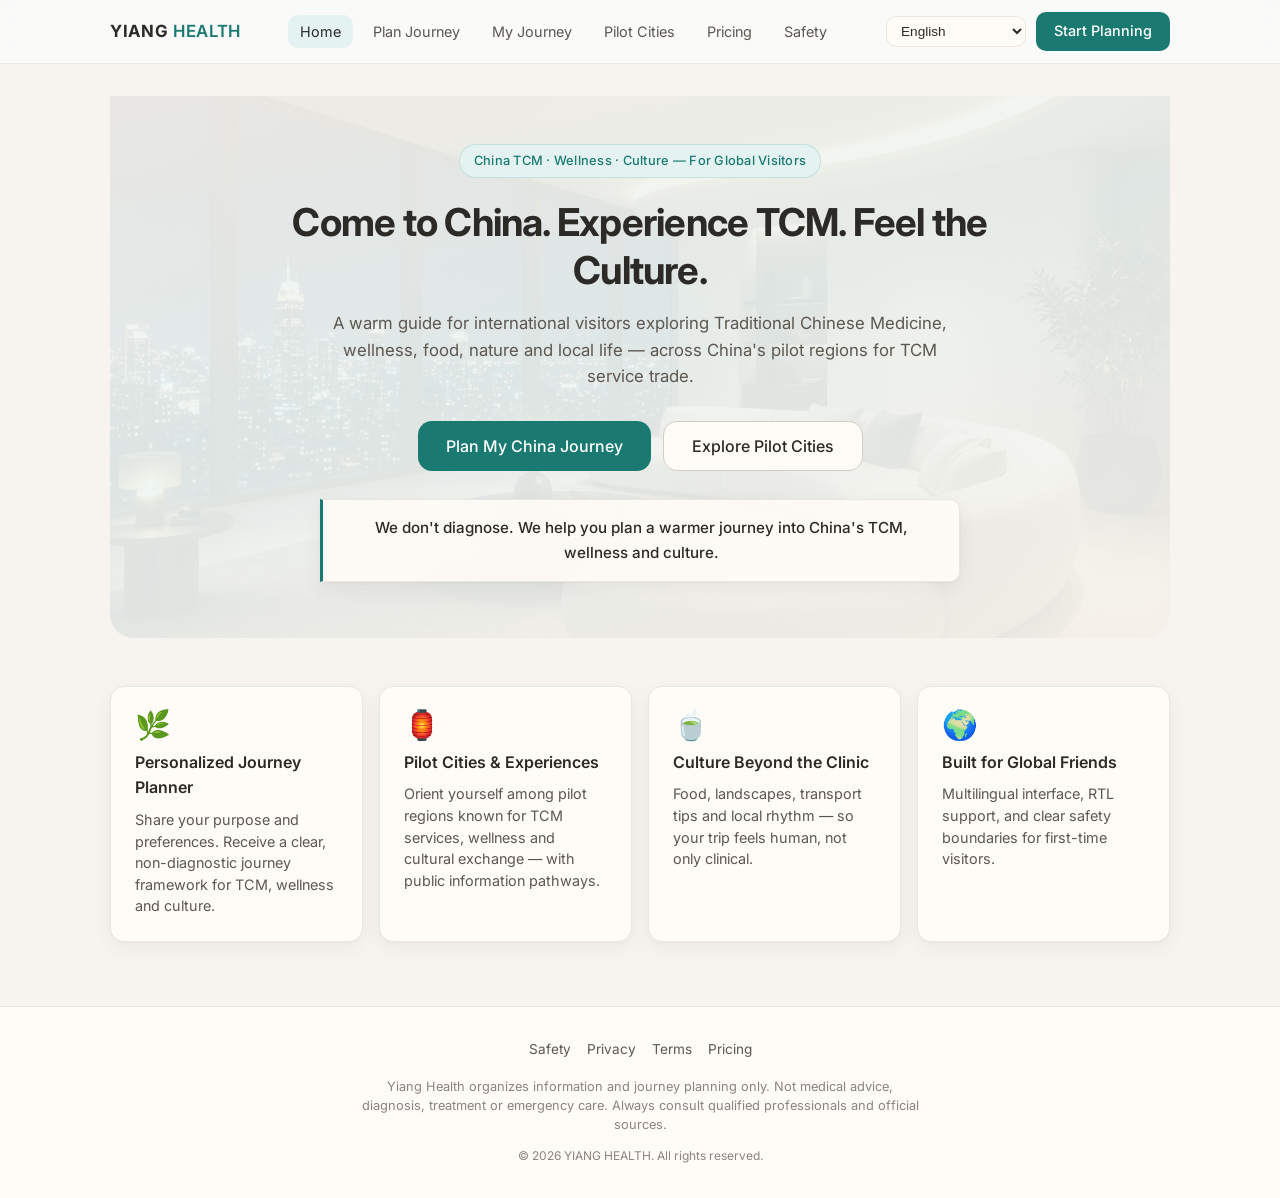
==== health/index.html @ cd95a52f "Integrate Yiang Health into main website" ====
<!DOCTYPE html>
<html lang="en">
<head>
  <meta charset="UTF-8">
  <meta name="viewport" content="width=device-width, initial-scale=1, viewport-fit=cover">
  <meta name="description" content="Yiang Health — Plan your China TCM, wellness and culture journey. Warm guidance for global visitors to pilot regions. Not medical advice.">
  <meta name="keywords" content="wellness, health, lifestyle, sleep, stress management, fitness, nutrition, recovery, personalized wellness, global health">
  <meta name="theme-color" content="#1a7a72">
  <meta property="og:type" content="website">
  <meta property="og:title" content="Yiang Health — China TCM · Wellness · Culture">
  <meta property="og:description" content="A warm guide for international visitors exploring TCM, wellness, food, nature and culture across China pilot regions.">
  <meta property="og:site_name" content="Yiang Health">
  <meta name="twitter:card" content="summary_large_image">
  <meta name="twitter:title" content="Yiang Health — China TCM · Wellness · Culture">
  <meta name="twitter:description" content="Personalized wellness plans for sleep, stress, fitness, nutrition and recovery.">
  <title>Yiang Health — China TCM, Wellness & Culture for Global Visitors</title>
  <link rel="manifest" href="manifest.json">
  <link rel="canonical" href="https://yiang1905.github.io/Yiang-Health/">
  <link rel="stylesheet" href="style.css">
  <link rel="preconnect" href="https://fonts.googleapis.com">
  <link rel="preconnect" href="https://fonts.gstatic.com" crossorigin>
  <link href="https://fonts.googleapis.com/css2?family=Inter:wght@400;500;600;700&display=swap" rel="stylesheet">
</head>
<body>
  <header class="site-header">
    <div class="header-inner">
      <a href="index.html" class="logo">YIANG <span>HEALTH</span></a>
      <button class="nav-toggle" aria-label="Menu" type="button">
        <span></span><span></span><span></span>
      </button>
      <ul class="nav-links">
        <li><a href="index.html" data-i18n="nav_home">Home</a></li>
        <li><a href="planner.html" data-i18n="nav_planner">Planner</a></li>
        <li><a href="dashboard.html" data-i18n="nav_dashboard">My Plan</a></li>
        <li><a href="destinations.html" data-i18n="nav_destinations">Destinations</a></li>
        <li><a href="pricing.html" data-i18n="nav_pricing">Pricing</a></li>
        <li><a href="safety.html" data-i18n="nav_safety">Safety</a></li>
      </ul>
      <div class="header-actions">
        <select id="lang-select" aria-label="Language"></select>
        <a href="planner.html" class="btn btn-primary" data-i18n="nav_start">Start Your Plan</a>
      </div>
    </div>
  </header>

  <main class="main">
    <section class="hero">
      <div class="hero-badge" data-i18n="tagline">China TCM · Wellness · Culture — For Global Visitors</div>
      <h1 data-i18n="hero_title">Come to China. Experience TCM. Feel the Culture.</h1>
      <p class="hero-sub" data-i18n="hero_subtitle">A warm guide for international visitors exploring Traditional Chinese Medicine, wellness, food, nature and local life — across China's pilot regions for TCM service trade.</p>
      <div class="hero-cta">
        <a href="planner.html" class="btn btn-primary btn-lg" data-i18n="btn_start">Plan My China Journey</a>
        <a href="destinations.html" class="btn btn-secondary btn-lg" data-i18n="btn_explore">Explore Pilot Cities</a>
      </div>
      <div class="core-position">
        <p data-i18n="corePosition">We don't diagnose. We help you plan a warmer journey into China's TCM, wellness and culture.</p>
      </div>
    </section>

    <section class="values">
      <div class="value-card">
        <div class="value-icon">🌿</div>
        <h3 data-i18n="value_ai_title">Personalized Journey Planner</h3>
        <p data-i18n="value_ai_desc">Share your purpose and preferences. Receive a clear, non-diagnostic journey framework for TCM, wellness and culture.</p>
      </div>
      <div class="value-card">
        <div class="value-icon">🏮</div>
        <h3 data-i18n="value_match_title">Pilot Cities & Experiences</h3>
        <p data-i18n="value_match_desc">Orient yourself among pilot regions known for TCM services, wellness and cultural exchange.</p>
      </div>
      <div class="value-card">
        <div class="value-icon">🍵</div>
        <h3 data-i18n="value_nav_title">Culture Beyond the Clinic</h3>
        <p data-i18n="value_nav_desc">Food, landscapes, transport tips and local rhythm — so your trip feels human.</p>
      </div>
      <div class="value-card">
        <div class="value-icon">🌍</div>
        <h3 data-i18n="value_lang_title">Built for Global Friends</h3>
        <p data-i18n="value_lang_desc">Multilingual experience with RTL support and localStorage privacy by design.</p>
      </div>
    </section>
  </main>

  <footer class="site-footer">
    <div class="footer-inner">
      <div class="footer-links">
        <a href="safety.html" data-i18n="footer_safety">Safety</a>
        <a href="privacy.html" data-i18n="footer_privacy">Privacy</a>
        <a href="terms.html" data-i18n="footer_terms">Terms</a>
        <a href="pricing.html" data-i18n="nav_pricing">Pricing</a>
      </div>
      <p class="footer-disclaimer" data-i18n="footer_disclaimer">Yiang Health provides wellness guidance and lifestyle information only. Not medical advice. Not a diagnostic or emergency service. Seek professional care when needed.</p>
      <p class="footer-copy">© 2026 YIANG HEALTH. All rights reserved.</p>
    </div>
  </footer>

  <script src="modules/config.js"></script>
  <script src="modules/data.js"></script>
  <script src="modules/safety.js"></script>
  <script src="modules/i18n.js"></script>
  <script src="modules/wellness.js"></script>
  <script src="modules/destinations.js"></script>
  <script src="modules/planner.js"></script>
  <script src="script.js"></script>
  <script>
    if ('serviceWorker' in navigator) {
      navigator.serviceWorker.register('service-worker.js').catch(() => {});
    }
  </script>
</body>
</html>
---- health/style.css ----
/* YIANG HEALTH V1.0 - Premium Minimal Design System */
:root {
  /* Warm Yiang Health palette — calm, inviting, trustworthy */
  --bg: #f7f4ef;
  --bg-card: #fffcf8;
  --text: #2c2a26;
  --text-secondary: #5c574f;
  --text-muted: #8a847a;
  --accent: #1a7a72;
  --accent-hover: #14635d;
  --accent-soft: #e4f3f1;
  --accent-warm: #c4784a;
  --border: #ebe6de;
  --border-strong: #d4cdc2;
  --danger: #b91c1c;
  --danger-bg: #fef2f2;
  --success: #2d7a4f;
  --radius: 14px;
  --radius-sm: 10px;
  --shadow: 0 1px 3px rgba(44,42,38,0.04), 0 6px 20px rgba(44,42,38,0.05);
  --shadow-lg: 0 8px 32px rgba(44,42,38,0.08);
  --font: 'Inter', -apple-system, BlinkMacSystemFont, 'Segoe UI', Roboto, 'Helvetica Neue', Arial, sans-serif;
  --font-cjk: 'Noto Sans SC', 'PingFang SC', 'Microsoft YaHei', sans-serif;
  --max-width: 1100px;
  --header-h: 64px;
}

*, *::before, *::after { box-sizing: border-box; margin: 0; padding: 0; }

html { scroll-behavior: smooth; }

body {
  font-family: var(--font);
  background: var(--bg);
  color: var(--text);
  line-height: 1.6;
  min-height: 100vh;
  -webkit-font-smoothing: antialiased;
}

body:lang(zh-CN), body:lang(zh-TW), [lang="zh-CN"], [lang="zh-TW"] {
  font-family: var(--font), var(--font-cjk);
}

/* RTL */
[dir="rtl"] body, html[dir="rtl"] { direction: rtl; text-align: right; }

a { color: var(--accent); text-decoration: none; }
a:hover { color: var(--accent-hover); }

img { max-width: 100%; height: auto; }

/* Header */
.site-header {
  position: sticky;
  top: 0;
  z-index: 100;
  background: rgba(250,250,250,0.92);
  backdrop-filter: blur(12px);
  border-bottom: 1px solid var(--border);
  height: var(--header-h);
}

.header-inner {
  max-width: var(--max-width);
  margin: 0 auto;
  padding: 0 20px;
  height: 100%;
  display: flex;
  align-items: center;
  justify-content: space-between;
  gap: 16px;
}

.logo {
  font-weight: 700;
  font-size: 1.05rem;
  letter-spacing: 0.04em;
  color: var(--text);
  white-space: nowrap;
}

.logo span { color: var(--accent); font-weight: 600; }

.nav-links {
  display: flex;
  align-items: center;
  gap: 8px;
  list-style: none;
}

.nav-links a {
  color: var(--text-secondary);
  font-size: 0.9rem;
  padding: 8px 12px;
  border-radius: var(--radius-sm);
  transition: background 0.15s, color 0.15s;
}

.nav-links a:hover, .nav-links a.active {
  color: var(--text);
  background: var(--accent-soft);
}

.header-actions {
  display: flex;
  align-items: center;
  gap: 10px;
}

#lang-select {
  font-size: 0.85rem;
  padding: 6px 10px;
  border: 1px solid var(--border);
  border-radius: var(--radius-sm);
  background: var(--bg-card);
  color: var(--text);
  cursor: pointer;
  max-width: 140px;
}

.btn {
  display: inline-flex;
  align-items: center;
  justify-content: center;
  gap: 6px;
  padding: 10px 18px;
  font-size: 0.9rem;
  font-weight: 500;
  border-radius: var(--radius-sm);
  border: none;
  cursor: pointer;
  transition: background 0.15s, transform 0.1s, box-shadow 0.15s;
  text-decoration: none;
  line-height: 1.3;
}

.btn:active { transform: scale(0.98); }

.btn-primary {
  background: var(--accent);
  color: #fff;
}

.btn-primary:hover {
  background: var(--accent-hover);
  color: #fff;
  transform: translateY(-2px);
  box-shadow: 0 8px 18px rgba(26,122,114,0.25);
}

.btn-secondary {
  background: var(--bg-card);
  color: var(--text);
  border: 1px solid var(--border-strong);
}

.btn-secondary:hover {
  background: var(--accent-soft);
  border-color: var(--accent);
}

.btn-ghost {
  background: transparent;
  color: var(--text-secondary);
}

.btn-lg {
  padding: 14px 28px;
  font-size: 1rem;
  border-radius: var(--radius);
}

.btn-block { width: 100%; }

/* Main */
.main {
  max-width: var(--max-width);
  margin: 0 auto;
  padding: 32px 20px 64px;
}

/* Hero */
.hero {
  text-align: center;
  padding: 48px 0 56px;
}

.hero-badge {
  display: inline-block;
  font-size: 0.8rem;
  font-weight: 500;
  color: var(--accent);
  background: var(--accent-soft);
  padding: 6px 14px;
  border-radius: 100px;
  margin-bottom: 20px;
  letter-spacing: 0.02em;
}

.hero h1 {
  font-size: clamp(1.6rem, 4vw, 2.4rem);
  font-weight: 700;
  line-height: 1.25;
  letter-spacing: -0.02em;
  max-width: 780px;
  margin: 0 auto 16px;
}

.hero-sub {
  font-size: 1.05rem;
  color: var(--text-secondary);
  max-width: 620px;
  margin: 0 auto 32px;
  line-height: 1.55;
}

.hero-cta {
  display: flex;
  flex-wrap: wrap;
  gap: 12px;
  justify-content: center;
}

.core-position {
  margin-top: 40px;
  padding: 20px 24px;
  background: var(--bg-card);
  border: 1px solid var(--border);
  border-radius: var(--radius);
  max-width: 520px;
  margin-left: auto;
  margin-right: auto;
  box-shadow: var(--shadow);
}

.core-position p {
  font-size: 0.95rem;
  font-weight: 500;
  color: var(--text);
}

.core-position .zh {
  margin-top: 6px;
  font-size: 0.9rem;
  color: var(--text-secondary);
}

/* Value cards */
.values {
  display: grid;
  grid-template-columns: repeat(auto-fit, minmax(240px, 1fr));
  gap: 16px;
  margin-top: 48px;
}

.value-card {
  background: var(--bg-card);
  border: 1px solid var(--border);
  border-radius: var(--radius);
  padding: 24px;
  box-shadow: var(--shadow);
  transition: box-shadow 0.25s, transform 0.25s;
  animation: cardFadeUp 0.6s ease-out both;
}

.value-card:nth-child(1) { animation-delay: 0.05s; }
.value-card:nth-child(2) { animation-delay: 0.15s; }
.value-card:nth-child(3) { animation-delay: 0.25s; }
.value-card:nth-child(4) { animation-delay: 0.35s; }

.value-card:hover {
  box-shadow: var(--shadow-lg);
  transform: translateY(-4px);
}

.value-icon {
  font-size: 1.8rem;
  margin-bottom: 10px;
  line-height: 1;
}

@keyframes cardFadeUp {
  from { opacity: 0; transform: translateY(14px); }
  to { opacity: 1; transform: translateY(0); }
}

@keyframes heroFadeIn {
  from { opacity: 0; }
  to { opacity: 1; }
}

.value-card h3 {
  font-size: 1rem;
  font-weight: 600;
  margin-bottom: 8px;
  color: var(--text);
}

.value-card p {
  font-size: 0.9rem;
  color: var(--text-secondary);
  line-height: 1.5;
}

/* Section titles */
.section-title {
  font-size: 1.5rem;
  font-weight: 700;
  letter-spacing: -0.01em;
  margin-bottom: 8px;
}

.section-sub {
  color: var(--text-secondary);
  margin-bottom: 28px;
  font-size: 0.95rem;
}

/* Planner */
.planner-wrap {
  max-width: 640px;
  margin: 0 auto;
}

.steps-indicator {
  display: flex;
  gap: 8px;
  margin-bottom: 28px;
}

.step-dot {
  flex: 1;
  height: 4px;
  background: var(--border);
  border-radius: 2px;
  transition: background 0.2s;
}

.step-dot.active { background: var(--accent); }
.step-dot.done { background: var(--accent); opacity: 0.5; }

.planner-card {
  background: var(--bg-card);
  border: 1px solid var(--border);
  border-radius: var(--radius);
  padding: 28px 24px;
  box-shadow: var(--shadow);
}

.planner-card h2 {
  font-size: 1.15rem;
  font-weight: 600;
  margin-bottom: 20px;
}

.form-group {
  margin-bottom: 18px;
}

.form-group label {
  display: block;
  font-size: 0.85rem;
  font-weight: 500;
  color: var(--text-secondary);
  margin-bottom: 6px;
}

.form-group input,
.form-group select,
.form-group textarea {
  width: 100%;
  padding: 11px 14px;
  font-size: 0.95rem;
  border: 1px solid var(--border-strong);
  border-radius: var(--radius-sm);
  background: var(--bg);
  color: var(--text);
  font-family: inherit;
  transition: border-color 0.15s;
}

.form-group input:focus,
.form-group select:focus,
.form-group textarea:focus {
  outline: none;
  border-color: var(--accent);
  box-shadow: 0 0 0 3px var(--accent-soft);
}

.form-group textarea {
  min-height: 100px;
  resize: vertical;
}

.form-hint {
  font-size: 0.8rem;
  color: var(--text-muted);
  margin-top: 6px;
  line-height: 1.4;
}

.purpose-grid {
  display: grid;
  grid-template-columns: 1fr 1fr;
  gap: 10px;
}

.purpose-option {
  position: relative;
}

.purpose-option input {
  position: absolute;
  opacity: 0;
  pointer-events: none;
}

.purpose-option label {
  display: block;
  padding: 14px 12px;
  border: 1px solid var(--border-strong);
  border-radius: var(--radius-sm);
  font-size: 0.88rem;
  font-weight: 500;
  text-align: center;
  cursor: pointer;
  transition: all 0.15s;
  color: var(--text);
  margin: 0;
}

.purpose-option input:checked + label {
  border-color: var(--accent);
  background: var(--accent-soft);
  color: var(--accent);
}

.dest-chips {
  display: flex;
  flex-wrap: wrap;
  gap: 8px;
}

.dest-chip {
  display: inline-flex;
  align-items: center;
  gap: 4px;
}

.dest-chip input { display: none; }

.dest-chip label {
  padding: 8px 14px;
  border: 1px solid var(--border-strong);
  border-radius: 100px;
  font-size: 0.85rem;
  cursor: pointer;
  transition: all 0.15s;
  margin: 0;
}

.dest-chip input:checked + label {
  background: var(--accent);
  border-color: var(--accent);
  color: #fff;
}

.planner-actions {
  display: flex;
  gap: 12px;
  margin-top: 24px;
  flex-wrap: wrap;
}

.planner-actions .btn { flex: 1; min-width: 120px; }

/* Results */
.result-card {
  background: var(--bg-card);
  border: 1px solid var(--border);
  border-radius: var(--radius);
  padding: 24px;
  margin-bottom: 16px;
  box-shadow: var(--shadow);
}

.result-card h3 {
  font-size: 1rem;
  font-weight: 600;
  margin-bottom: 12px;
  color: var(--accent);
}

.result-meta {
  display: flex;
  flex-wrap: wrap;
  gap: 12px;
  font-size: 0.85rem;
  color: var(--text-muted);
  margin-bottom: 20px;
}

.dest-item {
  padding: 14px 0;
  border-bottom: 1px solid var(--border);
}

.dest-item:last-child { border-bottom: none; }

.dest-item strong { display: block; margin-bottom: 4px; }

.dest-item .note {
  font-size: 0.85rem;
  color: var(--text-muted);
  margin-top: 4px;
}

.phase-item {
  padding: 12px 0;
  border-bottom: 1px solid var(--border);
}

.phase-item:last-child { border-bottom: none; }

.phase-item .phase-name {
  font-weight: 600;
  font-size: 0.9rem;
  margin-bottom: 4px;
}

.list-plain {
  list-style: none;
}

.list-plain li {
  padding: 8px 0;
  padding-left: 18px;
  position: relative;
  font-size: 0.92rem;
  color: var(--text-secondary);
}

.list-plain li::before {
  content: '·';
  position: absolute;
  left: 4px;
  color: var(--accent);
  font-weight: 700;
}

.source-item {
  padding: 10px 0;
  border-bottom: 1px solid var(--border);
  font-size: 0.9rem;
}

.source-item:last-child { border-bottom: none; }

.source-item a { font-weight: 500; }

.disclaimer-box {
  background: #f8f8f8;
  border: 1px solid var(--border);
  border-radius: var(--radius-sm);
  padding: 16px;
  font-size: 0.85rem;
  color: var(--text-secondary);
  line-height: 1.5;
}

/* Emergency */
.emergency-box {
  background: var(--danger-bg);
  border: 1px solid #fecaca;
  border-radius: var(--radius);
  padding: 32px 24px;
  text-align: center;
  max-width: 520px;
  margin: 40px auto;
}

.emergency-box h2 {
  color: var(--danger);
  font-size: 1.2rem;
  margin-bottom: 12px;
}

.emergency-box p {
  color: var(--text);
  margin-bottom: 24px;
  line-height: 1.55;
}

/* Destinations page */
.city-grid {
  display: grid;
  grid-template-columns: repeat(auto-fill, minmax(260px, 1fr));
  gap: 16px;
}

.city-card {
  background: var(--bg-card);
  border: 1px solid var(--border);
  border-radius: var(--radius);
  padding: 22px;
  box-shadow: var(--shadow);
}

.city-card h3 {
  font-size: 1.1rem;
  margin-bottom: 4px;
}

.city-card .region {
  font-size: 0.8rem;
  color: var(--text-muted);
  margin-bottom: 12px;
}

.city-card ul {
  list-style: none;
  font-size: 0.88rem;
  color: var(--text-secondary);
}

.city-card ul li {
  padding: 3px 0;
  padding-left: 14px;
  position: relative;
}

.city-card ul li::before {
  content: '–';
  position: absolute;
  left: 0;
  color: var(--accent);
}

.city-status {
  margin-top: 12px;
  font-size: 0.75rem;
  color: var(--text-muted);
}

/* Pricing */
.pricing-grid {
  display: grid;
  grid-template-columns: repeat(auto-fit, minmax(260px, 1fr));
  gap: 20px;
  margin-top: 32px;
}

.price-card {
  background: var(--bg-card);
  border: 1px solid var(--border);
  border-radius: var(--radius);
  padding: 28px 24px;
  box-shadow: var(--shadow);
  display: flex;
  flex-direction: column;
}

.price-card.featured {
  border-color: var(--accent);
  box-shadow: var(--shadow-lg);
  position: relative;
}

.price-card.featured::before {
  content: 'Popular';
  position: absolute;
  top: -10px;
  left: 50%;
  transform: translateX(-50%);
  background: var(--accent);
  color: #fff;
  font-size: 0.7rem;
  font-weight: 600;
  padding: 3px 12px;
  border-radius: 100px;
}

.price-card h3 {
  font-size: 1.1rem;
  margin-bottom: 8px;
}

.price-amount {
  font-size: 2rem;
  font-weight: 700;
  letter-spacing: -0.02em;
  margin-bottom: 8px;
}

.price-card p {
  font-size: 0.9rem;
  color: var(--text-secondary);
  flex: 1;
  margin-bottom: 20px;
}

.pricing-note {
  margin-top: 36px;
  padding: 20px;
  background: var(--bg-card);
  border: 1px solid var(--border);
  border-radius: var(--radius);
  font-size: 0.88rem;
  color: var(--text-secondary);
  line-height: 1.55;
}

.foreign-card-tip {
  display: flex;
  align-items: flex-start;
  gap: 14px;
  max-width: 780px;
  margin: 18px auto 8px;
  padding: 16px 20px;
  background: #fff6ee;
  border: 1.5px solid var(--accent-warm);
  border-radius: var(--radius);
  box-shadow: 0 2px 10px rgba(196,120,74,0.12);
  font-size: 0.92rem;
  line-height: 1.5;
  color: var(--text);
}

.foreign-card-tip-icon {
  font-size: 1.4rem;
  line-height: 1;
  flex-shrink: 0;
}

.foreign-card-tip-zh {
  margin-top: 6px;
  font-size: 0.85rem;
  color: var(--text-secondary);
}

/* Safety / Legal pages */
.legal-content {
  max-width: 720px;
  margin: 0 auto;
}

.legal-content h1 {
  font-size: 1.6rem;
  margin-bottom: 8px;
}

.legal-content h2 {
  font-size: 1.1rem;
  margin-top: 28px;
  margin-bottom: 10px;
  color: var(--text);
}

.legal-content p, .legal-content li {
  font-size: 0.95rem;
  color: var(--text-secondary);
  margin-bottom: 10px;
  line-height: 1.6;
}

.legal-content ul {
  padding-left: 20px;
  margin-bottom: 16px;
}

.legal-content li { margin-bottom: 6px; }

/* Footer */
.site-footer {
  border-top: 1px solid var(--border);
  padding: 32px 20px;
  background: var(--bg-card);
}

.footer-inner {
  max-width: var(--max-width);
  margin: 0 auto;
  text-align: center;
}

.footer-links {
  display: flex;
  flex-wrap: wrap;
  justify-content: center;
  gap: 16px;
  margin-bottom: 16px;
}

.footer-links a {
  font-size: 0.85rem;
  color: var(--text-secondary);
}

.footer-disclaimer {
  font-size: 0.8rem;
  color: var(--text-muted);
  max-width: 560px;
  margin: 0 auto 12px;
  line-height: 1.5;
}

.footer-copy {
  font-size: 0.75rem;
  color: var(--text-muted);
}

/* Mobile nav */
.nav-toggle {
  display: none;
  background: none;
  border: none;
  padding: 8px;
  cursor: pointer;
}

.nav-toggle span {
  display: block;
  width: 22px;
  height: 2px;
  background: var(--text);
  margin: 5px 0;
  border-radius: 1px;
}

/* Responsive */
@media (max-width: 768px) {
  .nav-links {
    display: none;
    position: absolute;
    top: var(--header-h);
    left: 0;
    right: 0;
    background: var(--bg-card);
    flex-direction: column;
    padding: 12px;
    border-bottom: 1px solid var(--border);
    box-shadow: var(--shadow);
  }

  .nav-links.open { display: flex; }

  .nav-toggle { display: block; }

  .header-inner { position: relative; }

  .purpose-grid { grid-template-columns: 1fr; }

  .hero { padding: 32px 0 40px; }

  .main { padding: 24px 16px 48px; }

  .planner-card { padding: 20px 16px; }
}

@media (max-width: 480px) {
  .hero-cta { flex-direction: column; }
  .hero-cta .btn { width: 100%; }
  .btn-lg { padding: 12px 20px; }
}

/* Utility */
.hidden { display: none !important; }
.text-center { text-align: center; }
.mt-24 { margin-top: 24px; }
.mb-16 { margin-bottom: 16px; }

/* Loading */
.loading-spinner {
  display: inline-block;
  width: 20px;
  height: 20px;
  border: 2px solid var(--border);
  border-top-color: var(--accent);
  border-radius: 50%;
  animation: spin 0.7s linear infinite;
}

@keyframes spin {
  to { transform: rotate(360deg); }
}

/* ========== V1.1 Wellness additions ========== */
.goal-grid {
  display: grid;
  grid-template-columns: repeat(auto-fill, minmax(140px, 1fr));
  gap: 12px;
  margin-bottom: 8px;
}

.goal-option {
  display: block;
  cursor: pointer;
}

.goal-option input {
  position: absolute;
  opacity: 0;
  pointer-events: none;
}

.goal-card {
  display: flex;
  flex-direction: column;
  align-items: flex-start;
  gap: 6px;
  padding: 14px 12px;
  border: 1.5px solid var(--border);
  border-radius: 12px;
  background: var(--bg-card);
  transition: border-color 0.15s, box-shadow 0.15s;
  min-height: 110px;
  height: 100%;
}

.goal-option input:checked + .goal-card,
.goal-option:hover .goal-card {
  border-color: var(--accent);
  box-shadow: 0 0 0 1px var(--accent);
}

.goal-icon {
  font-size: 1.4rem;
  line-height: 1;
}

.goal-title {
  font-weight: 600;
  font-size: 0.92rem;
  color: var(--text);
}

.goal-desc {
  font-size: 0.78rem;
  color: var(--text-muted);
  line-height: 1.35;
}

.action-list {
  display: flex;
  flex-direction: column;
  gap: 12px;
}

.action-item {
  display: flex;
  gap: 12px;
  align-items: flex-start;
  padding: 14px;
  border: 1px solid var(--border);
  border-radius: 12px;
  background: var(--bg);
  transition: background 0.15s, border-color 0.15s;
}

.action-item.is-done {
  background: rgba(13, 115, 119, 0.06);
  border-color: rgba(13, 115, 119, 0.35);
}

.action-item.is-done .action-title {
  text-decoration: line-through;
  opacity: 0.75;
}

.action-check {
  position: relative;
  flex-shrink: 0;
  width: 24px;
  height: 24px;
  margin-top: 2px;
  cursor: pointer;
}

.action-check input {
  position: absolute;
  opacity: 0;
  width: 100%;
  height: 100%;
  margin: 0;
  cursor: pointer;
}

.action-check .checkmark {
  display: block;
  width: 22px;
  height: 22px;
  border: 2px solid var(--border);
  border-radius: 6px;
  background: var(--bg-card);
}

.action-check input:checked + .checkmark {
  background: var(--accent);
  border-color: var(--accent);
}

.action-check input:checked + .checkmark::after {
  content: '';
  position: absolute;
  left: 7px;
  top: 3px;
  width: 6px;
  height: 11px;
  border: solid #fff;
  border-width: 0 2px 2px 0;
  transform: rotate(45deg);
}

.action-main { flex: 1; min-width: 0; }

.action-title {
  font-weight: 600;
  font-size: 0.95rem;
  margin-bottom: 4px;
}

.action-rec {
  font-size: 0.85rem;
  color: var(--text-secondary);
  line-height: 1.4;
  margin-bottom: 6px;
}

.action-meta {
  display: flex;
  gap: 10px;
  font-size: 0.75rem;
  color: var(--text-muted);
}

.action-cat {
  text-transform: capitalize;
  background: var(--bg-card);
  padding: 2px 8px;
  border-radius: 999px;
  border: 1px solid var(--border);
}

.action-status {
  font-size: 0.8rem;
  color: var(--text-muted);
  white-space: nowrap;
}

.plan-goal-badge {
  display: inline-flex;
  align-items: center;
  gap: 8px;
  padding: 8px 14px;
  background: rgba(13, 115, 119, 0.08);
  border-radius: 999px;
  margin-bottom: 20px;
  font-size: 0.95rem;
}

.storage-notice {
  font-size: 0.8rem;
  color: var(--text-muted);
  margin: 8px 0 16px;
}

.result-actions-bar,
.dash-actions-bar {
  display: flex;
  flex-wrap: wrap;
  gap: 12px;
  margin-top: 24px;
}

.disclaimer-box {
  margin-top: 28px;
  padding: 14px;
  background: var(--bg);
  border-radius: 10px;
  border: 1px solid var(--border);
  font-size: 0.85rem;
  color: var(--text-secondary);
}

.progress-summary {
  display: flex;
  flex-wrap: wrap;
  gap: 24px;
  align-items: center;
}

.progress-ring-wrap {
  text-align: center;
  min-width: 100px;
}

.progress-percent {
  font-size: 2rem;
  font-weight: 700;
  color: var(--accent);
  line-height: 1.1;
}

.progress-label {
  font-size: 0.85rem;
  color: var(--text-muted);
  margin-top: 4px;
}

.weekly-bars {
  display: flex;
  align-items: flex-end;
  gap: 8px;
  height: 100px;
  padding-top: 8px;
}

.week-bar {
  flex: 1;
  display: flex;
  flex-direction: column;
  align-items: center;
  gap: 6px;
  height: 100%;
  justify-content: flex-end;
}

.week-bar .bar {
  width: 100%;
  max-width: 28px;
  background: var(--accent);
  border-radius: 4px 4px 0 0;
  min-height: 4px;
  transition: height 0.3s;
}

.week-bar span {
  font-size: 0.7rem;
  color: var(--text-muted);
}

.dashboard-wrap {
  max-width: 720px;
  margin: 0 auto;
}

.emergency-card {
  border-color: #c44;
  background: #fff8f8;
}

.loading-text {
  text-align: center;
  padding: 40px 0;
  color: var(--text-secondary);
}

@media (max-width: 640px) {
  .goal-grid {
    grid-template-columns: 1fr 1fr;
  }
  .action-item {
    flex-wrap: wrap;
  }
}

/* RTL fine-tuning */
[dir="rtl"] .action-item {
  flex-direction: row-reverse;
}
[dir="rtl"] .action-check .checkmark::after {
  left: auto;
  right: 7px;
}

/* V1.2 warm journey accents */
.hero {
  background:
    linear-gradient(165deg, rgba(247,244,239,0.94) 0%, rgba(238,246,244,0.92) 45%, rgba(247,244,239,0.94) 100%),
    url("image/hero-wellness.webp");
  background-size: cover;
  background-position: center;
  border-radius: 0 0 24px 24px;
  animation: heroFadeIn 0.8s ease-out both;
}
.hero-badge {
  background: var(--accent-soft);
  color: var(--accent);
  border: 1px solid rgba(26,122,114,0.15);
}
.core-position {
  margin-top: 28px;
  padding: 16px 20px;
  background: rgba(255,252,248,0.9);
  border-left: 3px solid var(--accent);
  border-radius: 0 var(--radius-sm) var(--radius-sm) 0;
  max-width: 640px;
}
.price-card.featured {
  border-color: var(--accent);
  box-shadow: var(--shadow-lg);
}

/* V1.3 city cards & paywall */
a.city-card-link {
  display: block;
  color: inherit;
  text-decoration: none;
  transition: transform 0.15s, box-shadow 0.15s;
}
a.city-card-link:hover {
  transform: translateY(-2px);
  box-shadow: var(--shadow-lg);
  color: inherit;
}
.paywall-card .pay-row {
  display: grid;
  grid-template-columns: 1fr 1fr;
  gap: 16px;
  margin-top: 16px;
}
.pay-block {
  padding: 16px;
  border: 1px solid var(--border);
  border-radius: var(--radius);
  text-align: center;
  background: var(--bg);
}
.qr-img {
  width: 160px;
  height: 160px;
  object-fit: contain;
  margin: 12px auto;
  display: block;
  background: #fff;
  border-radius: 8px;
}
.hospital-card {
  padding: 12px 0;
  border-bottom: 1px solid var(--border);
}
.hospital-card:last-child { border-bottom: none; }
.breadcrumb { font-size: 0.85rem; color: var(--text-muted); margin-bottom: 8px; }
.city-dist { font-size: 0.9rem; margin: 8px 0 16px; }
@media (max-width: 640px) {
  .paywall-card .pay-row { grid-template-columns: 1fr; }
}

.pay-methods {
  display: grid;
  grid-template-columns: repeat(3, 1fr);
  gap: 16px;
  margin: 16px 0 20px;
}
@media (max-width: 720px) {
  .pay-methods { grid-template-columns: 1fr; }
}
.pay-panel { border: 2px solid var(--accent); }
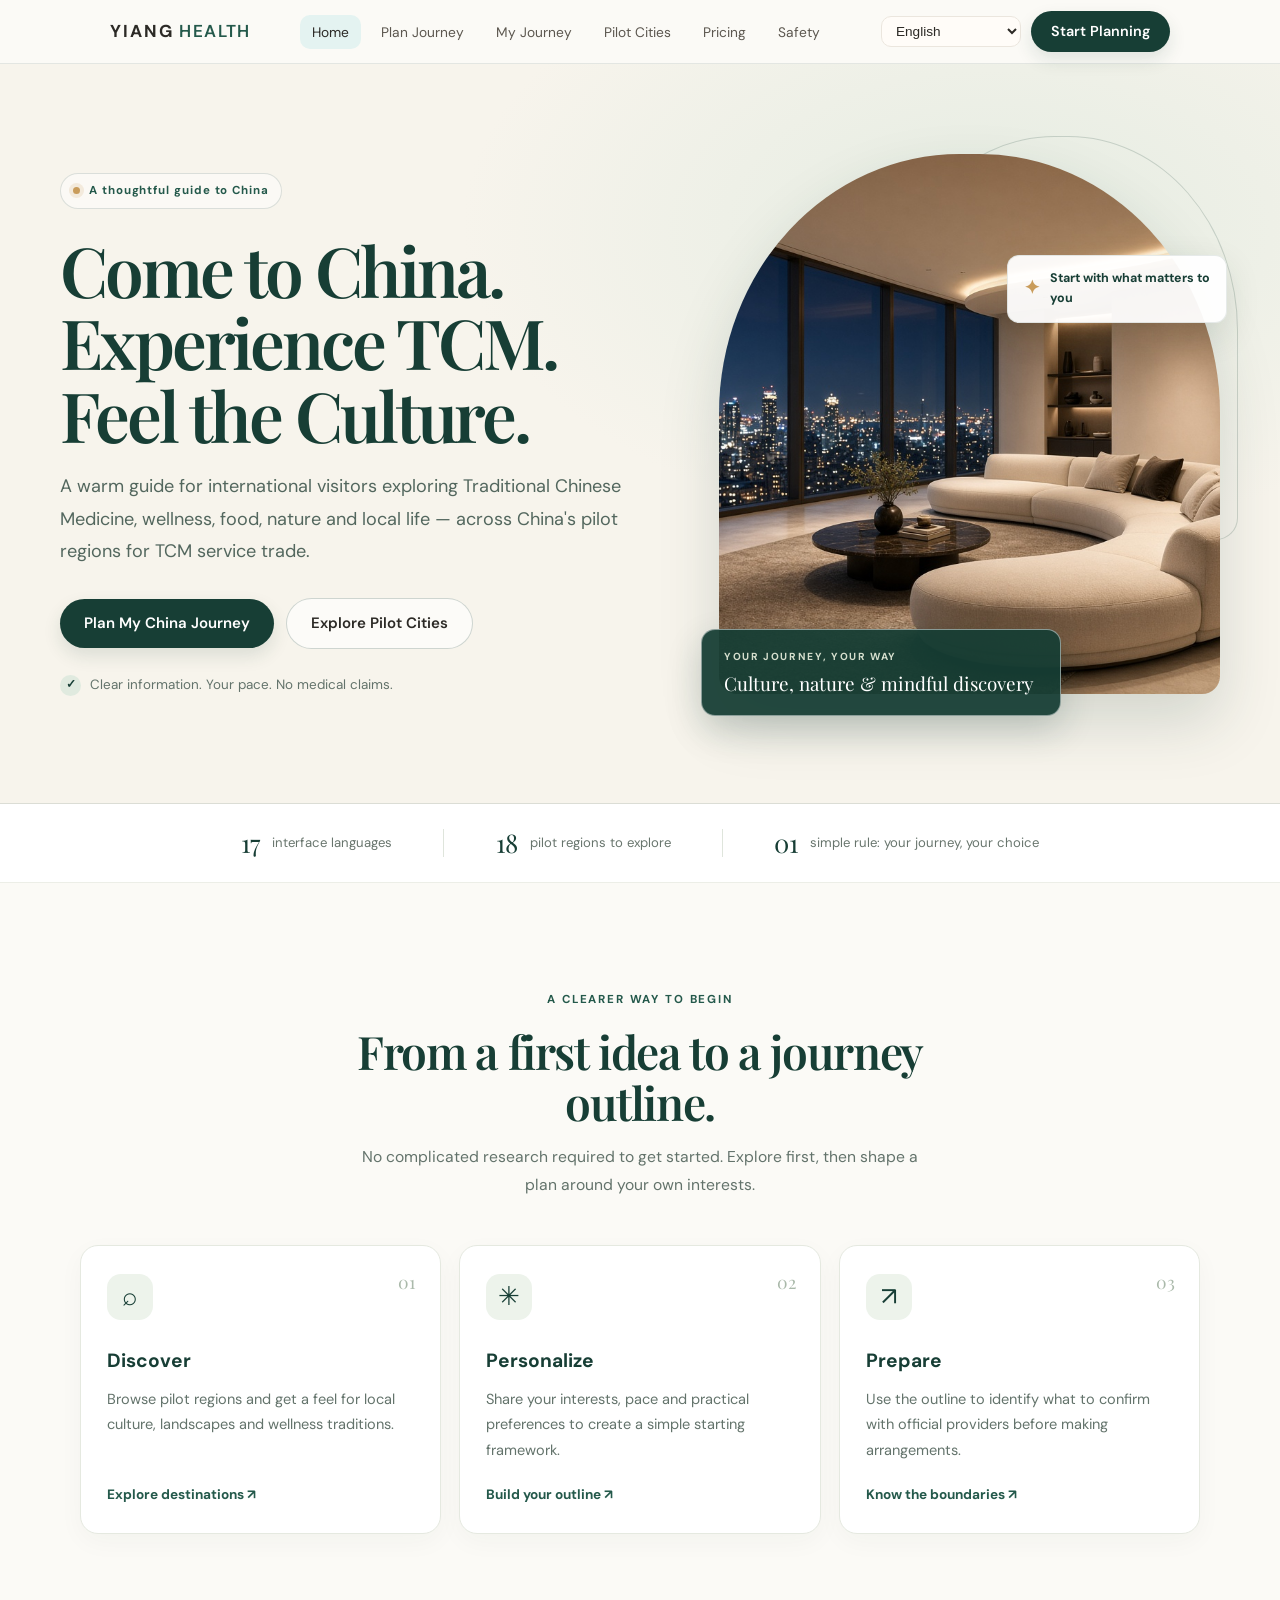
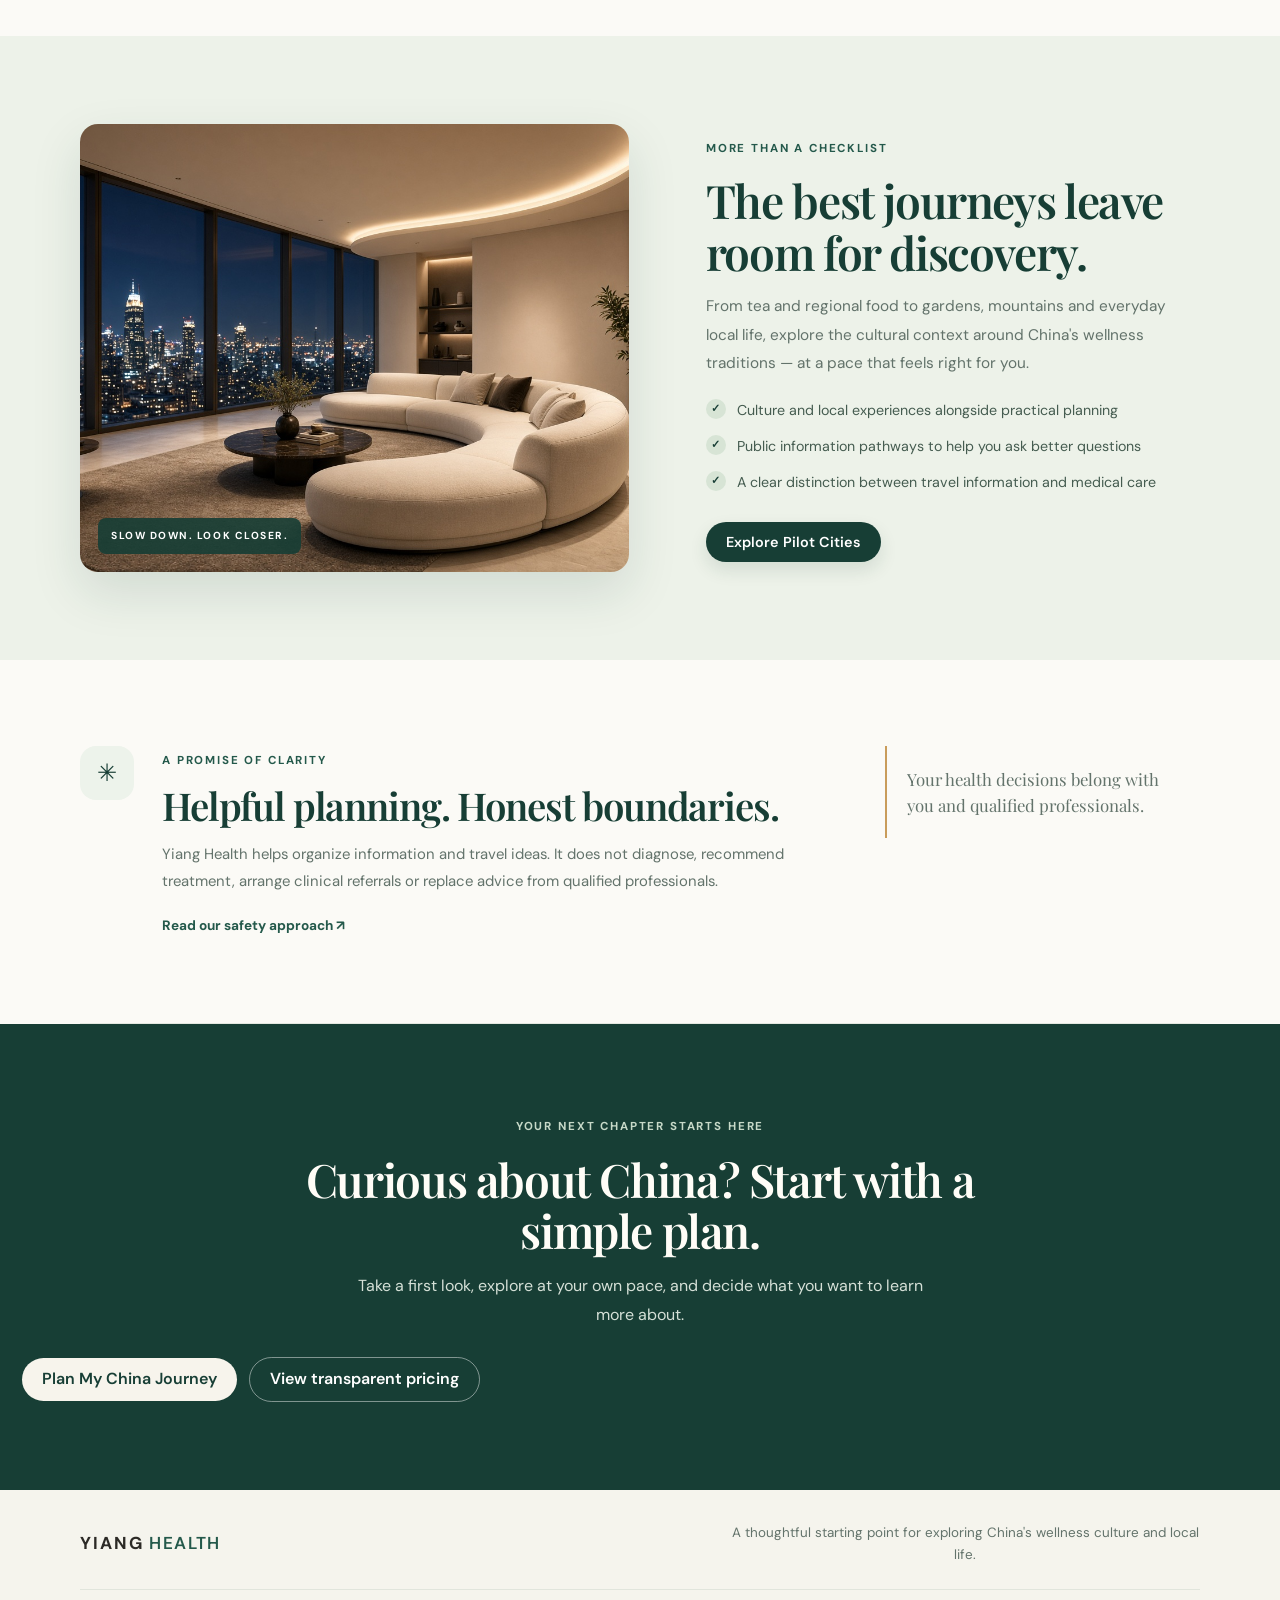
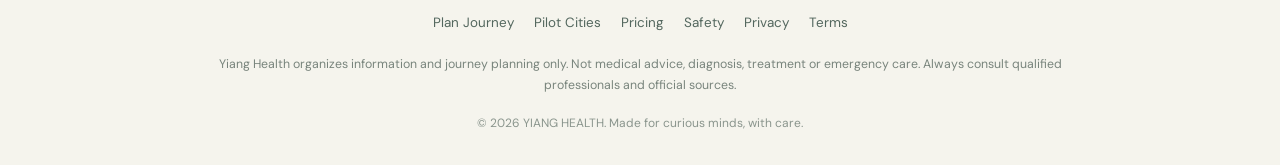
==== commit 4c6b526c: "Refresh Yiang Health homepage" ====
--- a/health/index.html
+++ b/health/index.html
@@ -3,94 +3,165 @@
 <head>
   <meta charset="UTF-8">
   <meta name="viewport" content="width=device-width, initial-scale=1, viewport-fit=cover">
-  <meta name="description" content="Yiang Health — Plan your China TCM, wellness and culture journey. Warm guidance for global visitors to pilot regions. Not medical advice.">
-  <meta name="keywords" content="wellness, health, lifestyle, sleep, stress management, fitness, nutrition, recovery, personalized wellness, global health">
-  <meta name="theme-color" content="#1a7a72">
+  <meta name="description" content="Explore China's TCM culture, wellness traditions and local experiences with a thoughtful, multilingual journey planner from Yiang Health.">
+  <meta name="theme-color" content="#173e35">
   <meta property="og:type" content="website">
-  <meta property="og:title" content="Yiang Health — China TCM · Wellness · Culture">
-  <meta property="og:description" content="A warm guide for international visitors exploring TCM, wellness, food, nature and culture across China pilot regions.">
+  <meta property="og:title" content="Yiang Health — A more thoughtful way to explore China">
+  <meta property="og:description" content="Explore TCM culture, wellness traditions, nature and local life. Plan at your own pace with clear information and safety boundaries.">
   <meta property="og:site_name" content="Yiang Health">
   <meta name="twitter:card" content="summary_large_image">
-  <meta name="twitter:title" content="Yiang Health — China TCM · Wellness · Culture">
-  <meta name="twitter:description" content="Personalized wellness plans for sleep, stress, fitness, nutrition and recovery.">
-  <title>Yiang Health — China TCM, Wellness & Culture for Global Visitors</title>
+  <meta name="twitter:title" content="Yiang Health — Explore China, thoughtfully">
+  <meta name="twitter:description" content="A multilingual starting point for TCM culture, wellness and local experiences in China.">
+  <title>Yiang Health — Explore China, Thoughtfully</title>
+  <link rel="canonical" href="https://yiang1905.github.io/Yiang-Health/">
   <link rel="manifest" href="manifest.json">
-  <link rel="canonical" href="https://yiang1905.github.io/Yiang-Health/">
-  <link rel="stylesheet" href="style.css">
   <link rel="preconnect" href="https://fonts.googleapis.com">
   <link rel="preconnect" href="https://fonts.gstatic.com" crossorigin>
-  <link href="https://fonts.googleapis.com/css2?family=Inter:wght@400;500;600;700&display=swap" rel="stylesheet">
+  <link href="https://fonts.googleapis.com/css2?family=DM+Sans:wght@400;500;600;700&family=Playfair+Display:wght@500;600;700&display=swap" rel="stylesheet">
+  <link rel="stylesheet" href="style.css">
 </head>
-<body>
+<body class="home-redesign">
   <header class="site-header">
     <div class="header-inner">
-      <a href="index.html" class="logo">YIANG <span>HEALTH</span></a>
-      <button class="nav-toggle" aria-label="Menu" type="button">
+      <a href="index.html" class="logo" aria-label="Yiang Health home">YIANG <span>HEALTH</span></a>
+      <button class="nav-toggle" aria-label="Menu" type="button" aria-expanded="false">
         <span></span><span></span><span></span>
       </button>
       <ul class="nav-links">
         <li><a href="index.html" data-i18n="nav_home">Home</a></li>
-        <li><a href="planner.html" data-i18n="nav_planner">Planner</a></li>
-        <li><a href="dashboard.html" data-i18n="nav_dashboard">My Plan</a></li>
-        <li><a href="destinations.html" data-i18n="nav_destinations">Destinations</a></li>
+        <li><a href="planner.html" data-i18n="nav_planner">Plan Journey</a></li>
+        <li><a href="dashboard.html" data-i18n="nav_dashboard">My Journey</a></li>
+        <li><a href="destinations.html" data-i18n="nav_destinations">Pilot Cities</a></li>
         <li><a href="pricing.html" data-i18n="nav_pricing">Pricing</a></li>
         <li><a href="safety.html" data-i18n="nav_safety">Safety</a></li>
       </ul>
       <div class="header-actions">
         <select id="lang-select" aria-label="Language"></select>
-        <a href="planner.html" class="btn btn-primary" data-i18n="nav_start">Start Your Plan</a>
+        <a href="planner.html" class="btn btn-primary" data-i18n="nav_start">Start Planning</a>
       </div>
     </div>
   </header>
 
-  <main class="main">
-    <section class="hero">
-      <div class="hero-badge" data-i18n="tagline">China TCM · Wellness · Culture — For Global Visitors</div>
-      <h1 data-i18n="hero_title">Come to China. Experience TCM. Feel the Culture.</h1>
-      <p class="hero-sub" data-i18n="hero_subtitle">A warm guide for international visitors exploring Traditional Chinese Medicine, wellness, food, nature and local life — across China's pilot regions for TCM service trade.</p>
-      <div class="hero-cta">
-        <a href="planner.html" class="btn btn-primary btn-lg" data-i18n="btn_start">Plan My China Journey</a>
-        <a href="destinations.html" class="btn btn-secondary btn-lg" data-i18n="btn_explore">Explore Pilot Cities</a>
+  <main>
+    <section class="home-hero">
+      <div class="home-hero-inner">
+        <div class="home-hero-copy">
+          <div class="eyebrow"><span class="eyebrow-dot"></span><span data-i18n="home_eyebrow">A thoughtful guide to China</span></div>
+          <h1 data-i18n="hero_title">Come to China. Experience TCM. Feel the Culture.</h1>
+          <p class="home-hero-sub" data-i18n="hero_subtitle">A warm guide for international visitors exploring Traditional Chinese Medicine, wellness, food, nature and local life.</p>
+          <div class="home-hero-cta">
+            <a href="planner.html" class="btn btn-primary btn-lg" data-i18n="btn_start">Plan My China Journey</a>
+            <a href="destinations.html" class="btn btn-secondary btn-lg" data-i18n="btn_explore">Explore Pilot Cities</a>
+          </div>
+          <div class="home-hero-note"><span class="note-mark">✓</span><span data-i18n="home_hero_note">Clear information. Your pace. No medical claims.</span></div>
+        </div>
+        <div class="home-hero-visual">
+          <img src="image/hero-wellness.webp" alt="A calm, nature-inspired wellness scene in China" fetchpriority="high">
+          <div class="visual-caption">
+            <span class="caption-kicker" data-i18n="home_visual_kicker">YOUR JOURNEY, YOUR WAY</span>
+            <span class="caption-title" data-i18n="home_visual_title">Culture, nature & mindful discovery</span>
+          </div>
+          <div class="floating-note"><span class="floating-note-icon">✦</span><span data-i18n="home_float_note">Start with what matters to you</span></div>
+        </div>
       </div>
-      <div class="core-position">
-        <p data-i18n="corePosition">We don't diagnose. We help you plan a warmer journey into China's TCM, wellness and culture.</p>
+      <div class="hero-bottom-line" aria-hidden="true"></div>
+    </section>
+
+    <section class="home-proof-strip" aria-label="Yiang Health approach">
+      <div class="proof-item"><span class="proof-number">17</span><span data-i18n="home_proof_languages">interface languages</span></div>
+      <div class="proof-divider"></div>
+      <div class="proof-item"><span class="proof-number">18</span><span data-i18n="home_proof_regions">pilot regions to explore</span></div>
+      <div class="proof-divider"></div>
+      <div class="proof-item"><span class="proof-number">01</span><span data-i18n="home_proof_rule">simple rule: your journey, your choice</span></div>
+    </section>
+
+    <section class="home-section home-how">
+      <div class="section-heading">
+        <span class="section-kicker" data-i18n="home_how_kicker">A CLEARER WAY TO BEGIN</span>
+        <h2 data-i18n="home_how_title">From a first idea to a journey outline.</h2>
+        <p data-i18n="home_how_sub">No complicated research required to get started. Explore first, then shape a plan around your own interests.</p>
+      </div>
+      <div class="home-steps">
+        <article class="home-step">
+          <span class="step-index">01</span>
+          <div class="step-icon" aria-hidden="true">⌕</div>
+          <h3 data-i18n="home_step1_title">Discover</h3>
+          <p data-i18n="home_step1_desc">Browse pilot regions and get a feel for local culture, landscapes and wellness traditions.</p>
+          <a href="destinations.html" class="text-link" data-i18n="home_step1_link">Explore destinations <span aria-hidden="true">↗</span></a>
+        </article>
+        <article class="home-step">
+          <span class="step-index">02</span>
+          <div class="step-icon" aria-hidden="true">✳</div>
+          <h3 data-i18n="home_step2_title">Personalize</h3>
+          <p data-i18n="home_step2_desc">Share your interests, pace and practical preferences to create a simple starting framework.</p>
+          <a href="planner.html" class="text-link" data-i18n="home_step2_link">Build your outline <span aria-hidden="true">↗</span></a>
+        </article>
+        <article class="home-step">
+          <span class="step-index">03</span>
+          <div class="step-icon" aria-hidden="true">↗</div>
+          <h3 data-i18n="home_step3_title">Prepare</h3>
+          <p data-i18n="home_step3_desc">Use the outline to identify what to confirm with official providers before making arrangements.</p>
+          <a href="safety.html" class="text-link" data-i18n="home_step3_link">Know the boundaries <span aria-hidden="true">↗</span></a>
+        </article>
       </div>
     </section>
 
-    <section class="values">
-      <div class="value-card">
-        <div class="value-icon">🌿</div>
-        <h3 data-i18n="value_ai_title">Personalized Journey Planner</h3>
-        <p data-i18n="value_ai_desc">Share your purpose and preferences. Receive a clear, non-diagnostic journey framework for TCM, wellness and culture.</p>
+    <section class="home-feature-band">
+      <div class="feature-image-wrap">
+        <img src="image/hero-wellness.webp" alt="" loading="lazy">
+        <div class="feature-image-label" data-i18n="home_feature_image_label">SLOW DOWN. LOOK CLOSER.</div>
       </div>
-      <div class="value-card">
-        <div class="value-icon">🏮</div>
-        <h3 data-i18n="value_match_title">Pilot Cities & Experiences</h3>
-        <p data-i18n="value_match_desc">Orient yourself among pilot regions known for TCM services, wellness and cultural exchange.</p>
+      <div class="feature-copy">
+        <span class="section-kicker" data-i18n="home_feature_kicker">MORE THAN A CHECKLIST</span>
+        <h2 data-i18n="home_feature_title">The best journeys leave room for discovery.</h2>
+        <p data-i18n="home_feature_desc">From tea and regional food to gardens, mountains and everyday local life, explore the cultural context around China's wellness traditions — at a pace that feels right for you.</p>
+        <ul class="feature-list">
+          <li><span>✓</span><span data-i18n="home_feature_bullet1">Culture and local experiences alongside practical planning</span></li>
+          <li><span>✓</span><span data-i18n="home_feature_bullet2">Public information pathways to help you ask better questions</span></li>
+          <li><span>✓</span><span data-i18n="home_feature_bullet3">A clear distinction between travel information and medical care</span></li>
+        </ul>
+        <a href="destinations.html" class="btn btn-primary" data-i18n="btn_explore">Explore Pilot Cities</a>
       </div>
-      <div class="value-card">
-        <div class="value-icon">🍵</div>
-        <h3 data-i18n="value_nav_title">Culture Beyond the Clinic</h3>
-        <p data-i18n="value_nav_desc">Food, landscapes, transport tips and local rhythm — so your trip feels human.</p>
+    </section>
+
+    <section class="home-safety">
+      <div class="safety-symbol" aria-hidden="true">✳</div>
+      <div class="safety-copy">
+        <span class="section-kicker" data-i18n="home_safety_kicker">A PROMISE OF CLARITY</span>
+        <h2 data-i18n="home_safety_title">Helpful planning. Honest boundaries.</h2>
+        <p data-i18n="home_safety_desc">Yiang Health helps organize information and travel ideas. It does not diagnose, recommend treatment, arrange clinical referrals or replace advice from qualified professionals.</p>
+        <a href="safety.html" class="text-link" data-i18n="home_safety_link">Read our safety approach <span aria-hidden="true">↗</span></a>
       </div>
-      <div class="value-card">
-        <div class="value-icon">🌍</div>
-        <h3 data-i18n="value_lang_title">Built for Global Friends</h3>
-        <p data-i18n="value_lang_desc">Multilingual experience with RTL support and localStorage privacy by design.</p>
+      <div class="safety-side-note"><span data-i18n="home_safety_side">Your health decisions belong with you and qualified professionals.</span></div>
+    </section>
+
+    <section class="home-final-cta">
+      <span class="section-kicker" data-i18n="home_final_kicker">YOUR NEXT CHAPTER STARTS HERE</span>
+      <h2 data-i18n="home_final_title">Curious about China? Start with a simple plan.</h2>
+      <p data-i18n="home_final_desc">Take a first look, explore at your own pace, and decide what you want to learn more about.</p>
+      <div class="home-hero-cta">
+        <a href="planner.html" class="btn btn-light btn-lg" data-i18n="btn_start">Plan My China Journey</a>
+        <a href="pricing.html" class="btn btn-outline-light btn-lg" data-i18n="home_view_pricing">View transparent pricing</a>
       </div>
     </section>
   </main>
 
-  <footer class="site-footer">
+  <footer class="site-footer home-footer">
     <div class="footer-inner">
+      <div class="home-footer-top">
+        <a href="index.html" class="logo">YIANG <span>HEALTH</span></a>
+        <p data-i18n="home_footer_mission">A thoughtful starting point for exploring China's wellness culture and local life.</p>
+      </div>
       <div class="footer-links">
+        <a href="planner.html" data-i18n="nav_planner">Plan Journey</a>
+        <a href="destinations.html" data-i18n="nav_destinations">Pilot Cities</a>
+        <a href="pricing.html" data-i18n="nav_pricing">Pricing</a>
         <a href="safety.html" data-i18n="footer_safety">Safety</a>
         <a href="privacy.html" data-i18n="footer_privacy">Privacy</a>
         <a href="terms.html" data-i18n="footer_terms">Terms</a>
-        <a href="pricing.html" data-i18n="nav_pricing">Pricing</a>
       </div>
-      <p class="footer-disclaimer" data-i18n="footer_disclaimer">Yiang Health provides wellness guidance and lifestyle information only. Not medical advice. Not a diagnostic or emergency service. Seek professional care when needed.</p>
-      <p class="footer-copy">© 2026 YIANG HEALTH. All rights reserved.</p>
+      <p class="footer-disclaimer" data-i18n="footer_disclaimer">Yiang Health organizes information and journey planning only. Not medical advice, diagnosis, treatment or emergency care. Always consult qualified professionals and official sources.</p>
+      <p class="footer-copy">© 2026 YIANG HEALTH. <span data-i18n="home_footer_rights">Made for curious minds, with care.</span></p>
     </div>
   </footer>
 
@@ -103,9 +174,7 @@
   <script src="modules/planner.js"></script>
   <script src="script.js"></script>
   <script>
-    if ('serviceWorker' in navigator) {
-      navigator.serviceWorker.register('service-worker.js').catch(() => {});
-    }
+    if ('serviceWorker' in navigator) navigator.serviceWorker.register('service-worker.js').catch(() => {});
   </script>
 </body>
 </html>
--- a/health/style.css
+++ b/health/style.css
@@ -1257,3 +1257,274 @@
   .pay-methods { grid-template-columns: 1fr; }
 }
 .pay-panel { border: 2px solid var(--accent); }
+
+/* ========== YIANG HEALTH HOMEPAGE REFRESH · 2026-10 ========== */
+.home-redesign {
+  --home-forest: #173e35;
+  --home-forest-2: #24594b;
+  --home-sage: #dce8dd;
+  --home-cream: #f7f4ec;
+  --home-ink: #1c2e28;
+  --home-muted: #63736b;
+  --home-gold: #c99c5b;
+  background: #fbfaf6;
+  color: var(--home-ink);
+  font-family: 'DM Sans', var(--font);
+}
+.home-redesign .site-header {
+  background: rgba(251,250,246,.94);
+  border-bottom-color: rgba(23,62,53,.1);
+}
+.home-redesign .logo { font-size: 1.08rem; letter-spacing: .11em; }
+.home-redesign .logo span { color: var(--home-forest-2); letter-spacing: .08em; }
+.home-redesign .nav-links a { font-size: .86rem; }
+.home-redesign .btn { border-radius: 999px; padding: 11px 20px; font-weight: 600; }
+.home-redesign .btn-primary { background: var(--home-forest); box-shadow: 0 8px 18px rgba(23,62,53,.12); }
+.home-redesign .btn-primary:hover { background: var(--home-forest-2); box-shadow: 0 12px 24px rgba(23,62,53,.2); }
+.home-redesign .btn-secondary { background: rgba(255,255,255,.62); border-color: rgba(23,62,53,.2); }
+.home-redesign .btn-secondary:hover { background: #fff; border-color: var(--home-forest); }
+.home-hero {
+  position: relative;
+  overflow: hidden;
+  padding: clamp(44px, 7vw, 92px) 22px clamp(48px, 7vw, 88px);
+  background: radial-gradient(ellipse at 78% 22%, rgba(220,232,221,.68), transparent 38%), #f7f4ec;
+}
+.home-hero-inner {
+  width: min(1160px, 100%);
+  margin: 0 auto;
+  display: grid;
+  grid-template-columns: minmax(0, 1fr) minmax(340px, .92fr);
+  align-items: center;
+  gap: clamp(34px, 6vw, 78px);
+}
+.home-hero-copy { position: relative; z-index: 1; padding: 12px 0; }
+.eyebrow, .section-kicker {
+  display: inline-flex;
+  align-items: center;
+  gap: 9px;
+  color: var(--home-forest-2);
+  font-size: .72rem;
+  font-weight: 700;
+  letter-spacing: .16em;
+  line-height: 1.5;
+}
+.eyebrow { padding: 8px 12px; border: 1px solid rgba(23,62,53,.14); border-radius: 99px; background: rgba(255,255,255,.48); letter-spacing: .08em; }
+.eyebrow-dot { width: 7px; height: 7px; border-radius: 50%; background: var(--home-gold); box-shadow: 0 0 0 4px rgba(201,156,91,.16); }
+.home-hero h1 {
+  max-width: 650px;
+  margin: 24px 0 20px;
+  font-family: 'Playfair Display', Georgia, serif;
+  font-size: clamp(2.65rem, 5.4vw, 4.9rem);
+  line-height: 1.05;
+  letter-spacing: -.045em;
+  font-weight: 600;
+  color: var(--home-forest);
+}
+.home-hero-sub {
+  max-width: 570px;
+  color: #53675e;
+  font-size: clamp(1rem, 1.5vw, 1.13rem);
+  line-height: 1.8;
+  margin-bottom: 30px;
+}
+.home-hero-cta { display: flex; flex-wrap: wrap; gap: 12px; align-items: center; }
+.home-hero .btn-lg { padding: 15px 24px; font-size: .94rem; }
+.home-hero-note { display: flex; gap: 9px; align-items: center; margin-top: 25px; color: #63736b; font-size: .84rem; }
+.note-mark { display: inline-grid; place-items: center; width: 21px; height: 21px; border-radius: 50%; background: #e0eadf; color: var(--home-forest); font-size: .76rem; font-weight: 700; }
+.home-hero-visual { min-width: 0; position: relative; padding: 0 0 22px 18px; }
+.home-hero-visual::before { content: ""; position: absolute; width: 68%; height: 72%; top: -18px; right: -18px; border: 1px solid rgba(23,62,53,.18); border-radius: 48% 48% 22px 22px; }
+.home-hero-visual > img {
+  display: block;
+  position: relative;
+  z-index: 1;
+  width: 100%;
+  height: clamp(390px, 43vw, 540px);
+  object-fit: cover;
+  border-radius: 48% 48% 18px 18px;
+  box-shadow: 0 28px 60px rgba(34,65,52,.17);
+  background: #dce8dd;
+}
+.visual-caption {
+  position: absolute;
+  z-index: 2;
+  left: 0;
+  bottom: 0;
+  width: min(82%, 360px);
+  display: flex;
+  flex-direction: column;
+  gap: 7px;
+  padding: 19px 22px;
+  border: 1px solid rgba(255,255,255,.48);
+  border-radius: 14px;
+  color: #fff;
+  background: rgba(23,62,53,.94);
+  box-shadow: 0 14px 35px rgba(23,62,53,.2);
+}
+.caption-kicker { color: #d6dfce; font-size: .64rem; font-weight: 700; letter-spacing: .16em; }
+.caption-title { font-family: 'Playfair Display', Georgia, serif; font-size: 1.18rem; line-height: 1.25; }
+.floating-note {
+  position: absolute;
+  z-index: 3;
+  right: -7px;
+  top: 18%;
+  display: flex;
+  align-items: center;
+  gap: 10px;
+  max-width: 220px;
+  padding: 13px 16px;
+  border: 1px solid rgba(23,62,53,.1);
+  border-radius: 12px;
+  background: rgba(255,255,255,.94);
+  color: var(--home-forest);
+  box-shadow: 0 12px 35px rgba(30,57,45,.12);
+  font-size: .78rem;
+  font-weight: 700;
+}
+.floating-note-icon { color: var(--home-gold); font-size: 1.2rem; }
+.hero-bottom-line { position: absolute; bottom: 0; left: 0; right: 0; height: 1px; background: rgba(23,62,53,.12); }
+.home-proof-strip {
+  display: flex;
+  justify-content: center;
+  align-items: center;
+  gap: clamp(18px, 4vw, 54px);
+  padding: 25px 22px;
+  background: #fff;
+  border-bottom: 1px solid #eceee7;
+}
+.proof-item { display: flex; align-items: center; gap: 12px; color: #68756d; font-size: .82rem; }
+.proof-number { font-family: 'Playfair Display', Georgia, serif; color: var(--home-forest); font-size: 1.6rem; line-height: 1; }
+.proof-divider { height: 28px; width: 1px; background: #dfe5dc; }
+.home-section { width: min(1120px, calc(100% - 44px)); margin: 0 auto; padding: clamp(64px, 8vw, 108px) 0; }
+.section-heading { max-width: 680px; margin: 0 auto 46px; text-align: center; }
+.section-heading h2, .feature-copy h2, .safety-copy h2, .home-final-cta h2 {
+  margin: 15px 0 14px;
+  font-family: 'Playfair Display', Georgia, serif;
+  color: var(--home-forest);
+  font-weight: 600;
+  font-size: clamp(2rem, 3.6vw, 3rem);
+  line-height: 1.12;
+  letter-spacing: -.03em;
+}
+.section-heading p { max-width: 590px; margin: 0 auto; color: var(--home-muted); line-height: 1.8; font-size: .98rem; }
+.home-steps { display: grid; grid-template-columns: repeat(3, minmax(0, 1fr)); gap: 18px; }
+.home-step {
+  position: relative;
+  min-height: 270px;
+  padding: 28px 26px 26px;
+  border: 1px solid #e5e9e0;
+  border-radius: 18px;
+  background: #fff;
+  box-shadow: 0 8px 26px rgba(28,46,40,.035);
+  transition: transform .2s ease, box-shadow .2s ease, border-color .2s ease;
+}
+.home-step:hover { transform: translateY(-5px); border-color: #c5d5c6; box-shadow: 0 18px 36px rgba(28,46,40,.08); }
+.step-index { position: absolute; right: 24px; top: 22px; color: #aab9aa; font-family: 'Playfair Display', Georgia, serif; font-size: 1.1rem; }
+.step-icon { display: grid; place-items: center; width: 46px; height: 46px; border-radius: 14px; margin-bottom: 26px; background: #edf3eb; color: var(--home-forest); font-size: 1.6rem; }
+.home-step h3 { margin-bottom: 10px; color: var(--home-forest); font-size: 1.2rem; font-weight: 700; }
+.home-step p { min-height: 76px; margin-bottom: 18px; color: var(--home-muted); font-size: .91rem; line-height: 1.75; }
+.text-link { display: inline-flex; align-items: center; gap: 8px; color: var(--home-forest-2); font-size: .85rem; font-weight: 700; }
+.text-link:hover { color: #a16d2c; }
+.home-feature-band {
+  display: grid;
+  grid-template-columns: minmax(0, 1fr) minmax(0, .9fr);
+  align-items: center;
+  gap: clamp(34px, 6vw, 84px);
+  padding: clamp(48px, 7vw, 88px) max(22px, calc((100% - 1120px) / 2));
+  background: #edf2e9;
+}
+.feature-image-wrap { position: relative; min-width: 0; }
+.feature-image-wrap img { display: block; width: 100%; height: clamp(300px, 35vw, 450px); object-fit: cover; border-radius: 18px; box-shadow: 0 20px 50px rgba(23,62,53,.13); }
+.feature-image-label { position: absolute; left: 18px; bottom: 18px; padding: 10px 13px; border-radius: 8px; color: white; background: rgba(23,62,53,.9); font-size: .64rem; font-weight: 700; letter-spacing: .15em; }
+.feature-copy h2 { max-width: 550px; }
+.feature-copy > p { color: var(--home-muted); line-height: 1.85; margin: 0 0 22px; font-size: .96rem; }
+.feature-list { display: grid; gap: 13px; list-style: none; margin: 0 0 28px; }
+.feature-list li { display: flex; gap: 11px; color: #455c50; font-size: .89rem; line-height: 1.6; }
+.feature-list li > span:first-child { flex: 0 0 20px; display: grid; place-items: center; width: 20px; height: 20px; border-radius: 50%; background: #d7e4d5; color: var(--home-forest); font-size: .7rem; font-weight: 700; }
+.home-safety {
+  width: min(1120px, calc(100% - 44px));
+  margin: 0 auto;
+  padding: clamp(60px, 7vw, 86px) 0;
+  display: grid;
+  grid-template-columns: 58px minmax(0, 1fr) minmax(180px, .45fr);
+  gap: 24px;
+  align-items: start;
+  border-bottom: 1px solid #e4e8e0;
+}
+.safety-symbol { display: grid; place-items: center; width: 54px; height: 54px; border-radius: 16px; background: #edf3eb; color: var(--home-forest); font-size: 1.5rem; }
+.safety-copy h2 { font-size: clamp(1.8rem, 3vw, 2.5rem); margin-top: 12px; }
+.safety-copy p { max-width: 690px; margin-bottom: 17px; color: var(--home-muted); line-height: 1.8; font-size: .93rem; }
+.safety-side-note { padding: 20px; border-left: 2px solid #c99c5b; color: #63736b; font-family: 'Playfair Display', Georgia, serif; font-size: 1.05rem; line-height: 1.55; }
+.home-final-cta { padding: clamp(58px, 7vw, 88px) 22px; text-align: center; background: var(--home-forest); color: #f8f6ee; }
+.home-final-cta .section-kicker { color: #c7d9c8; }
+.home-final-cta h2 { max-width: 740px; margin: 16px auto 15px; color: #fffdf7; }
+.home-final-cta p { max-width: 590px; margin: 0 auto 28px; color: #d5e0d7; line-height: 1.8; }
+.btn-light { background: #f7f4ec; color: var(--home-forest); }
+.btn-light:hover { background: #fff; color: #173e35; transform: translateY(-2px); }
+.btn-outline-light { background: transparent; border: 1px solid rgba(255,255,255,.45); color: #fff; }
+.btn-outline-light:hover { background: rgba(255,255,255,.1); color: #fff; border-color: #fff; }
+.home-footer { background: #f5f4ed; border-top: 0; }
+.home-footer .footer-inner { max-width: 1120px; }
+.home-footer-top { display: flex; justify-content: space-between; align-items: center; gap: 24px; padding: 0 0 24px; margin-bottom: 22px; border-bottom: 1px solid #e1e5dc; }
+.home-footer-top p { max-width: 470px; color: var(--home-muted); font-size: .84rem; line-height: 1.6; }
+.home-footer .footer-links { gap: 20px; flex-wrap: wrap; margin-bottom: 20px; }
+.home-footer .footer-links a { color: #53675e; font-size: .84rem; }
+.home-footer .footer-disclaimer { max-width: 850px; color: #78847c; font-size: .77rem; line-height: 1.7; }
+.home-footer .footer-copy { margin-top: 18px; color: #8a958d; font-size: .75rem; }
+.home-redesign [dir="rtl"] .safety-side-note { border-left: 0; border-right: 2px solid #c99c5b; }
+@media (max-width: 900px) {
+  .home-hero-inner { grid-template-columns: minmax(0, 1fr) minmax(280px, .85fr); gap: 32px; }
+  .home-hero h1 { font-size: clamp(2.35rem, 5.2vw, 3.6rem); }
+  .floating-note { right: -2px; max-width: 190px; }
+  .home-feature-band { gap: 34px; }
+  .home-safety { grid-template-columns: 52px minmax(0, 1fr); }
+  .safety-side-note { grid-column: 2; padding: 12px 18px; }
+}
+@media (max-width: 700px) {
+  .home-hero { padding: 42px 20px 52px; }
+  .home-hero-inner { grid-template-columns: 1fr; gap: 38px; }
+  .home-hero-copy { padding: 0; }
+  .home-hero h1 { margin-top: 20px; font-size: clamp(2.55rem, 11vw, 4rem); max-width: 600px; }
+  .home-hero-sub { font-size: 1rem; margin-bottom: 24px; }
+  .home-hero-visual { width: min(100%, 480px); margin: 0 auto; padding-left: 12px; }
+  .home-hero-visual > img { height: 390px; }
+  .home-hero-visual::before { right: -5px; top: -12px; }
+  .floating-note { right: -3px; top: 13%; max-width: 180px; font-size: .72rem; }
+  .home-proof-strip { flex-wrap: wrap; gap: 15px 22px; padding: 22px 18px; }
+  .proof-item { flex: 1 1 140px; justify-content: center; gap: 8px; font-size: .74rem; }
+  .proof-number { font-size: 1.4rem; }
+  .proof-divider { display: none; }
+  .home-section { width: calc(100% - 36px); padding: 64px 0; }
+  .section-heading { margin-bottom: 30px; }
+  .section-heading h2, .feature-copy h2, .safety-copy h2, .home-final-cta h2 { font-size: clamp(1.9rem, 8vw, 2.6rem); }
+  .home-steps { grid-template-columns: 1fr; gap: 12px; }
+  .home-step { min-height: 0; padding: 24px; }
+  .step-icon { margin-bottom: 18px; }
+  .home-step p { min-height: 0; }
+  .home-feature-band { grid-template-columns: 1fr; padding: 50px 20px; }
+  .feature-image-wrap img { height: 300px; }
+  .home-safety { width: calc(100% - 36px); grid-template-columns: 44px minmax(0, 1fr); gap: 15px; padding: 54px 0; }
+  .safety-symbol { width: 44px; height: 44px; border-radius: 13px; }
+  .safety-side-note { grid-column: 2; }
+  .home-final-cta .home-hero-cta { justify-content: center; }
+  .home-final-cta .btn { width: 100%; }
+  .home-footer-top { align-items: flex-start; flex-direction: column; gap: 12px; }
+  .home-footer .footer-links { gap: 12px 18px; }
+}
+@media (max-width: 380px) {
+  .home-hero-visual > img { height: 320px; }
+  .home-hero-cta { flex-direction: column; align-items: stretch; }
+  .home-hero-cta .btn { width: 100%; }
+  .floating-note { right: -4px; max-width: 160px; padding: 10px 12px; }
+}
+@media (prefers-reduced-motion: reduce) {
+  .home-redesign *, .home-redesign *::before, .home-redesign *::after { scroll-behavior: auto !important; animation-duration: .01ms !important; animation-iteration-count: 1 !important; transition-duration: .01ms !important; }
+}
+
+@media (max-width: 700px) {
+  .home-redesign .header-inner { padding-left: 16px; padding-right: 16px; gap: 10px; }
+  .home-redesign .header-actions { gap: 6px; flex: 0 1 auto; min-width: 0; }
+  .home-redesign .header-actions .btn { display: none; }
+  .home-redesign #lang-select { max-width: 100px; min-width: 0; padding: 6px 7px; font-size: .76rem; }
+  .home-redesign .logo { font-size: .96rem; letter-spacing: .06em; }
+  .home-redesign .nav-toggle { flex: 0 0 32px; }
+}
